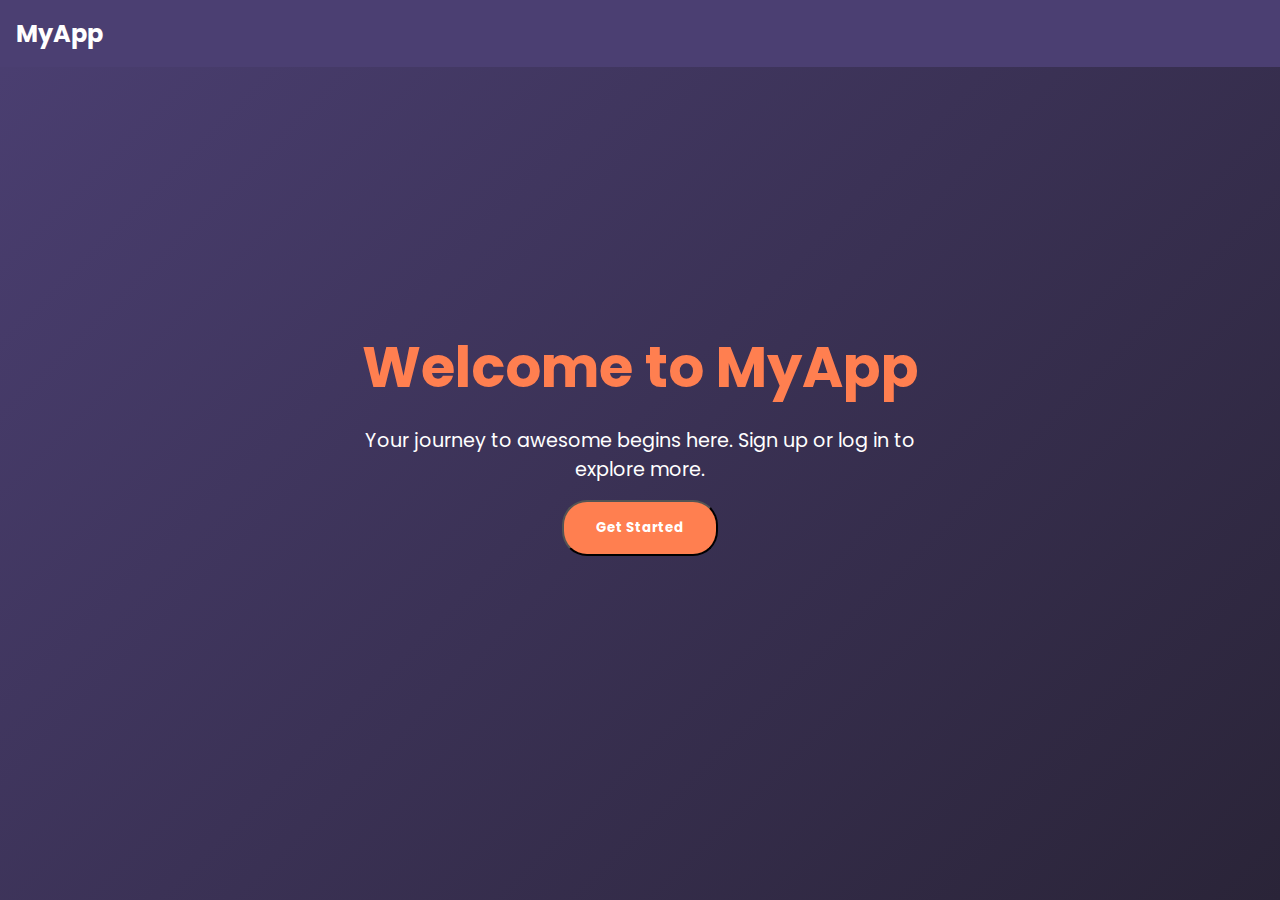
==== index.html @ f98aa748 "Update index.html" ====
<!DOCTYPE html>
<html lang="en">
<head>
  <meta charset="UTF-8">
  <meta name="viewport" content="width=device-width, initial-scale=1.0">
  <title>Clerk Authentication Example</title>
  <link rel="stylesheet" href="https://fonts.googleapis.com/css2?family=Poppins:wght@400;600&display=swap">
  <style>
    :root {
      --primary-orange: #FF7F50;
      --secondary-orange: #FF6B35;
      --deep-purple: #4B3F72;
      --light-purple: #7C739C;
      --dark-bg: #2A2438;
    }

    * {
      margin: 0;
      padding: 0;
      box-sizing: border-box;
      font-family: 'Poppins', sans-serif;
    }

    body {
      background-color: var(--dark-bg);
      color: white;
    }

    .navbar {
      background-color: var(--deep-purple);
      padding: 1rem;
      display: flex;
      justify-content: space-between;
      align-items: center;
      position: fixed;
      width: 100%;
      top: 0;
      z-index: 100;
    }

    .navbar .logo {
      font-size: 1.5rem;
      font-weight: bold;
      color: white;
    }

    .hero {
      height: 100vh;
      display: flex;
      flex-direction: column;
      justify-content: center;
      align-items: center;
      text-align: center;
      padding: 2rem;
      background: linear-gradient(135deg, var(--deep-purple), var(--dark-bg));
    }

    .hero h1 {
      font-size: 3.5rem;
      margin-bottom: 1rem;
      color: var(--primary-orange);
    }

    .hero p {
      font-size: 1.2rem;
      margin-bottom: 1rem;
      max-width: 600px;
      color: #ffffff;
    }

    .hero .slogan {
      font-size: 1.5rem;
      margin-bottom: 1rem;
      color: var(--primary-orange);
      font-weight: bold;
    }

    .hero .sub-slogan {
      font-size: 1.1rem;
      margin-bottom: 2rem;
      color: var(--light-purple);
    }

    .cta-button {
      background-color: var(--primary-orange);
      color: white;
      padding: 1rem 2rem;
      border-radius: 25px;
      text-decoration: none;
      font-weight: bold;
      transition: transform 0.3s, box-shadow 0.3s;
      cursor: pointer;
    }

    .cta-button:hover {
      background-color: var(--secondary-orange);
      transform: translateY(-3px);
      box-shadow: 0 5px 15px rgba(255, 127, 80, 0.3);
    }

    #auth-container {
      margin-top: 20px;
    }
  </style>
  <script type="module">
    import { Clerk } from "@clerk/clerk-js";

    const clerkPubKey = "YOUR_PUBLISHABLE_KEY"; // Replace with your Clerk key
    const clerk = new Clerk(clerkPubKey);

    // Load Clerk and set up event listeners
    window.addEventListener('DOMContentLoaded', async () => {
      await clerk.load();

      const getStartedButton = document.getElementById('get-started-btn');
      getStartedButton.addEventListener('click', () => {
        const authContainer = document.getElementById('auth-container');
        if (clerk.user) {
          authContainer.innerHTML = '<div id="user-button"></div>';
          clerk.mountUserButton(document.getElementById('user-button'));
        } else {
          authContainer.innerHTML = '<div id="sign-in"></div>';
          clerk.mountSignIn(document.getElementById('sign-in'));
        }
      });
    });
  </script>
</head>
<body>
  <nav class="navbar">
    <div class="logo">MyApp</div>
  </nav>

  <main class="hero">
    <h1>Welcome to MyApp</h1>
    <p>Your journey to awesome begins here. Sign up or log in to explore more.</p>
    <button id="get-started-btn" class="cta-button">Get Started</button>
    <div id="auth-container"></div>
  </main>
</body>
</html>
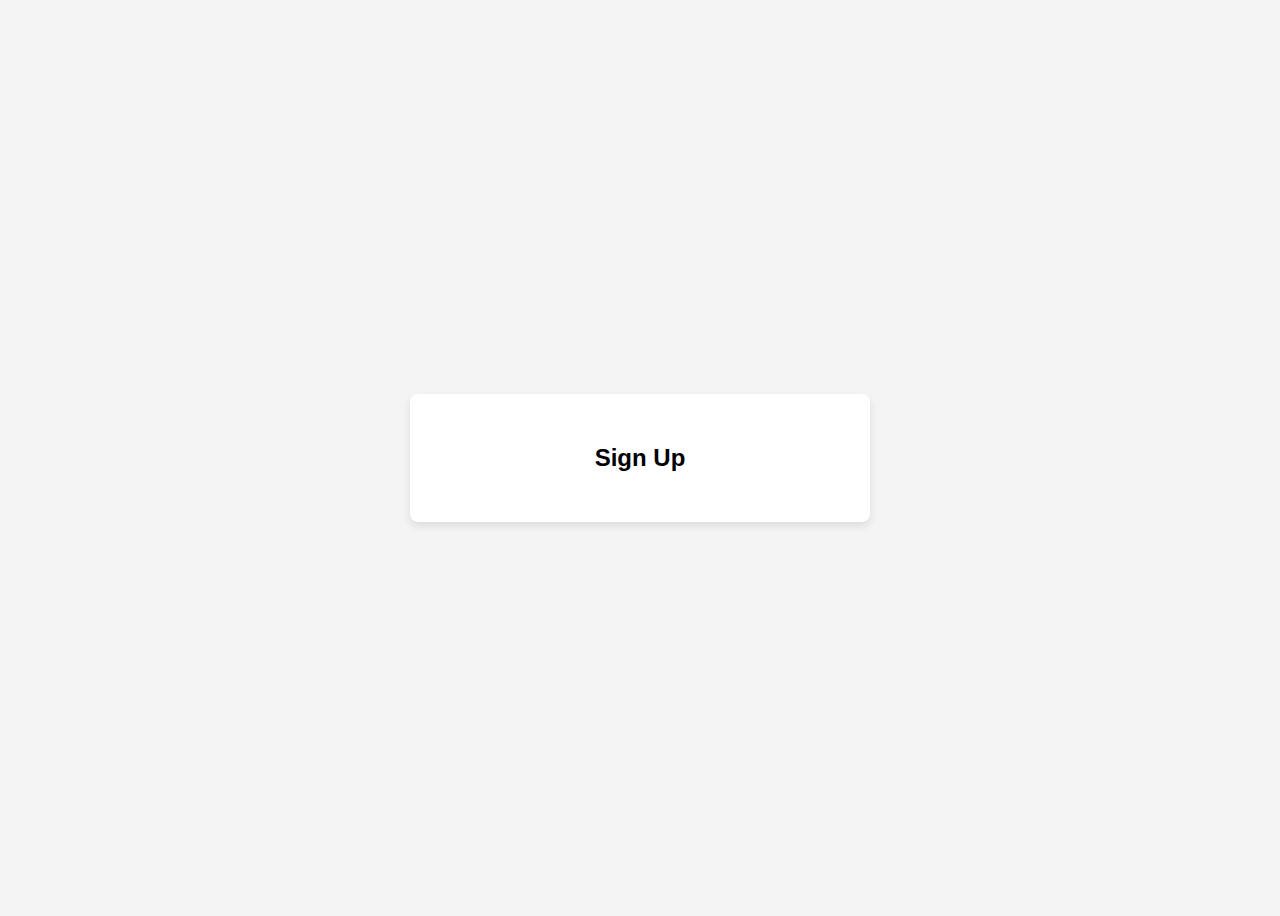
==== commit 301f77dc: "Update index.html" ====
--- a/index.html
+++ b/index.html
@@ -1,141 +1,47 @@
 <!DOCTYPE html>
 <html lang="en">
 <head>
-  <meta charset="UTF-8">
-  <meta name="viewport" content="width=device-width, initial-scale=1.0">
-  <title>Clerk Authentication Example</title>
-  <link rel="stylesheet" href="https://fonts.googleapis.com/css2?family=Poppins:wght@400;600&display=swap">
-  <style>
-    :root {
-      --primary-orange: #FF7F50;
-      --secondary-orange: #FF6B35;
-      --deep-purple: #4B3F72;
-      --light-purple: #7C739C;
-      --dark-bg: #2A2438;
-    }
-
-    * {
-      margin: 0;
-      padding: 0;
-      box-sizing: border-box;
-      font-family: 'Poppins', sans-serif;
-    }
-
-    body {
-      background-color: var(--dark-bg);
-      color: white;
-    }
-
-    .navbar {
-      background-color: var(--deep-purple);
-      padding: 1rem;
-      display: flex;
-      justify-content: space-between;
-      align-items: center;
-      position: fixed;
-      width: 100%;
-      top: 0;
-      z-index: 100;
-    }
-
-    .navbar .logo {
-      font-size: 1.5rem;
-      font-weight: bold;
-      color: white;
-    }
-
-    .hero {
-      height: 100vh;
-      display: flex;
-      flex-direction: column;
-      justify-content: center;
-      align-items: center;
-      text-align: center;
-      padding: 2rem;
-      background: linear-gradient(135deg, var(--deep-purple), var(--dark-bg));
-    }
-
-    .hero h1 {
-      font-size: 3.5rem;
-      margin-bottom: 1rem;
-      color: var(--primary-orange);
-    }
-
-    .hero p {
-      font-size: 1.2rem;
-      margin-bottom: 1rem;
-      max-width: 600px;
-      color: #ffffff;
-    }
-
-    .hero .slogan {
-      font-size: 1.5rem;
-      margin-bottom: 1rem;
-      color: var(--primary-orange);
-      font-weight: bold;
-    }
-
-    .hero .sub-slogan {
-      font-size: 1.1rem;
-      margin-bottom: 2rem;
-      color: var(--light-purple);
-    }
-
-    .cta-button {
-      background-color: var(--primary-orange);
-      color: white;
-      padding: 1rem 2rem;
-      border-radius: 25px;
-      text-decoration: none;
-      font-weight: bold;
-      transition: transform 0.3s, box-shadow 0.3s;
-      cursor: pointer;
-    }
-
-    .cta-button:hover {
-      background-color: var(--secondary-orange);
-      transform: translateY(-3px);
-      box-shadow: 0 5px 15px rgba(255, 127, 80, 0.3);
-    }
-
-    #auth-container {
-      margin-top: 20px;
-    }
-  </style>
-  <script type="module">
-    import { Clerk } from "@clerk/clerk-js";
-
-    const clerkPubKey = "YOUR_PUBLISHABLE_KEY"; // Replace with your Clerk key
-    const clerk = new Clerk(clerkPubKey);
-
-    // Load Clerk and set up event listeners
-    window.addEventListener('DOMContentLoaded', async () => {
-      await clerk.load();
-
-      const getStartedButton = document.getElementById('get-started-btn');
-      getStartedButton.addEventListener('click', () => {
-        const authContainer = document.getElementById('auth-container');
-        if (clerk.user) {
-          authContainer.innerHTML = '<div id="user-button"></div>';
-          clerk.mountUserButton(document.getElementById('user-button'));
-        } else {
-          authContainer.innerHTML = '<div id="sign-in"></div>';
-          clerk.mountSignIn(document.getElementById('sign-in'));
+    <meta charset="UTF-8">
+    <meta name="viewport" content="width=device-width, initial-scale=1.0">
+    <title>Clerk.io Signup Example</title>
+    <script src="https://cdn.clerk.dev/clerk.js"></script>
+    <style>
+        body {
+            font-family: Arial, sans-serif;
+            display: flex;
+            justify-content: center;
+            align-items: center;
+            height: 100vh;
+            background-color: #f4f4f4;
         }
-      });
-    });
-  </script>
+        .container {
+            background-color: #fff;
+            padding: 30px;
+            border-radius: 8px;
+            box-shadow: 0 4px 8px rgba(0, 0, 0, 0.1);
+            width: 400px;
+        }
+        h2 {
+            text-align: center;
+        }
+    </style>
 </head>
 <body>
-  <nav class="navbar">
-    <div class="logo">MyApp</div>
-  </nav>
+    <div class="container">
+        <h2>Sign Up</h2>
+        <div id="sign-up-container"></div>
+    </div>
 
-  <main class="hero">
-    <h1>Welcome to MyApp</h1>
-    <p>Your journey to awesome begins here. Sign up or log in to explore more.</p>
-    <button id="get-started-btn" class="cta-button">Get Started</button>
-    <div id="auth-container"></div>
-  </main>
+    <script>
+        // Initialize Clerk
+        const clerk = new Clerk({ 
+            frontendApi: "your-frontend-api-key", // Replace with your Clerk Frontend API Key
+        });
+
+        // Add Clerk Sign Up component
+        clerk.load().then(() => {
+            clerk.ui.createSignUp({ element: "#sign-up-container" });
+        });
+    </script>
 </body>
 </html>
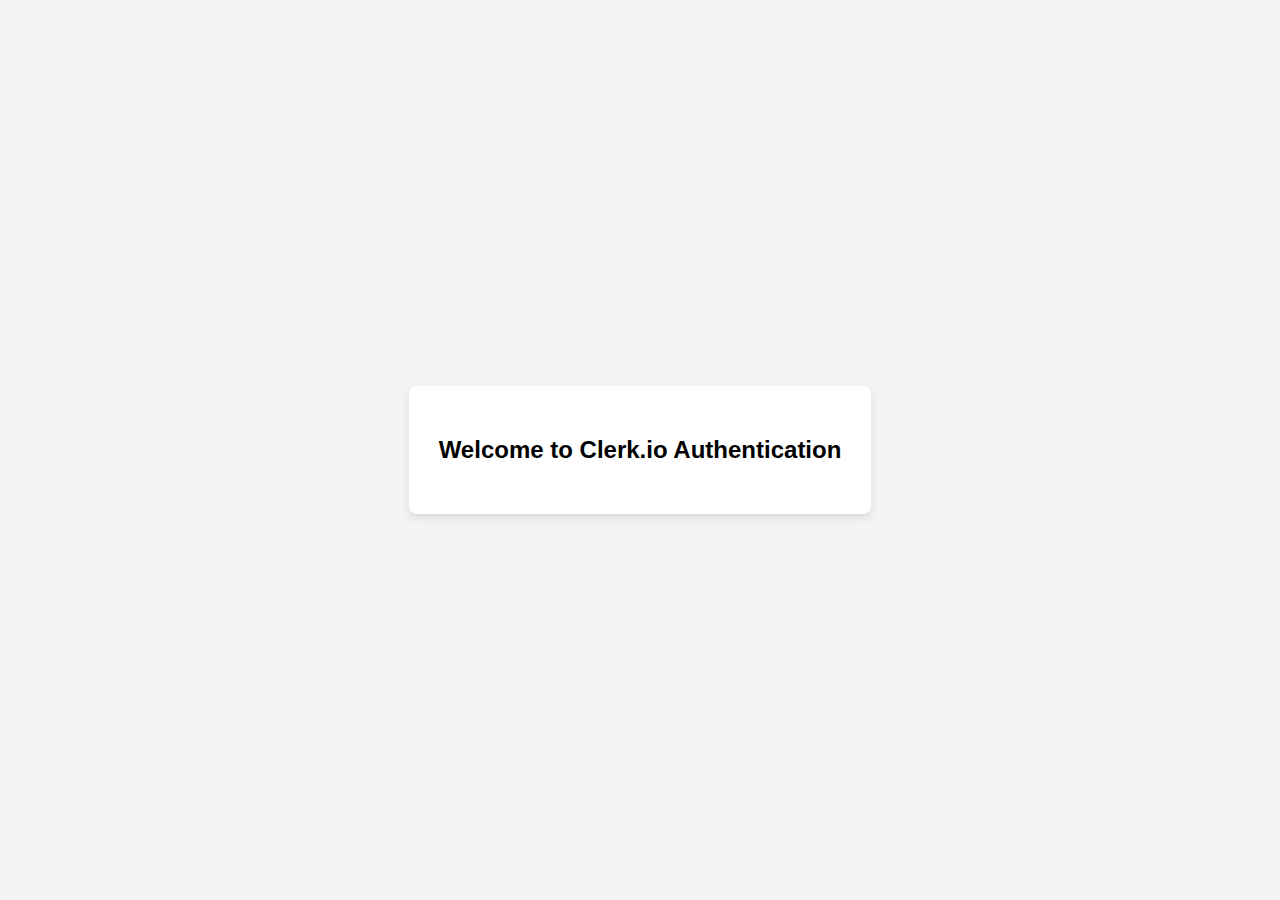
==== commit c5386e79: "Update index.html" ====
--- a/index.html
+++ b/index.html
@@ -3,7 +3,7 @@
 <head>
     <meta charset="UTF-8">
     <meta name="viewport" content="width=device-width, initial-scale=1.0">
-    <title>Clerk.io Signup Example</title>
+    <title>Clerk.io Authentication</title>
     <script src="https://cdn.clerk.dev/clerk.js"></script>
     <style>
         body {
@@ -12,36 +12,78 @@
             justify-content: center;
             align-items: center;
             height: 100vh;
+            margin: 0;
             background-color: #f4f4f4;
         }
         .container {
+            text-align: center;
             background-color: #fff;
             padding: 30px;
             border-radius: 8px;
             box-shadow: 0 4px 8px rgba(0, 0, 0, 0.1);
-            width: 400px;
         }
         h2 {
-            text-align: center;
+            margin-bottom: 20px;
+        }
+        #sign-up-container, #sign-in-container {
+            margin-top: 20px;
         }
     </style>
 </head>
 <body>
     <div class="container">
-        <h2>Sign Up</h2>
+        <h2>Welcome to Clerk.io Authentication</h2>
         <div id="sign-up-container"></div>
+        <div id="sign-in-container" style="display: none;"></div>
+        <div id="user-info" style="display: none;">
+            <h3>Welcome, <span id="user-name"></span></h3>
+            <button onclick="signOut()">Sign Out</button>
+        </div>
     </div>
 
     <script>
-        // Initialize Clerk
-        const clerk = new Clerk({ 
-            frontendApi: "your-frontend-api-key", // Replace with your Clerk Frontend API Key
+        // Initialize Clerk with your Frontend API Key
+        const clerk = new Clerk({
+            frontendApi: 'your-clerk-frontend-api-key', // Replace with your Clerk Frontend API Key
         });
 
-        // Add Clerk Sign Up component
+        // Check if the user is already signed in
         clerk.load().then(() => {
-            clerk.ui.createSignUp({ element: "#sign-up-container" });
+            if (clerk.user.isSignedIn()) {
+                showUserInfo();
+            } else {
+                showSignUp();
+            }
         });
+
+        // Show the Sign Up form
+        function showSignUp() {
+            clerk.ui.createSignUp({ element: '#sign-up-container' });
+            document.getElementById('sign-in-container').style.display = 'none';
+        }
+
+        // Show the Sign In form
+        function showSignIn() {
+            clerk.ui.createSignIn({ element: '#sign-in-container' });
+            document.getElementById('sign-up-container').style.display = 'none';
+        }
+
+        // Show user info if signed in
+        function showUserInfo() {
+            const user = clerk.user;
+            document.getElementById('user-name').textContent = user.firstName;
+            document.getElementById('user-info').style.display = 'block';
+            document.getElementById('sign-up-container').style.display = 'none';
+            document.getElementById('sign-in-container').style.display = 'none';
+        }
+
+        // Sign out user
+        function signOut() {
+            clerk.user.signOut().then(() => {
+                document.getElementById('user-info').style.display = 'none';
+                showSignIn();
+            });
+        }
     </script>
 </body>
 </html>
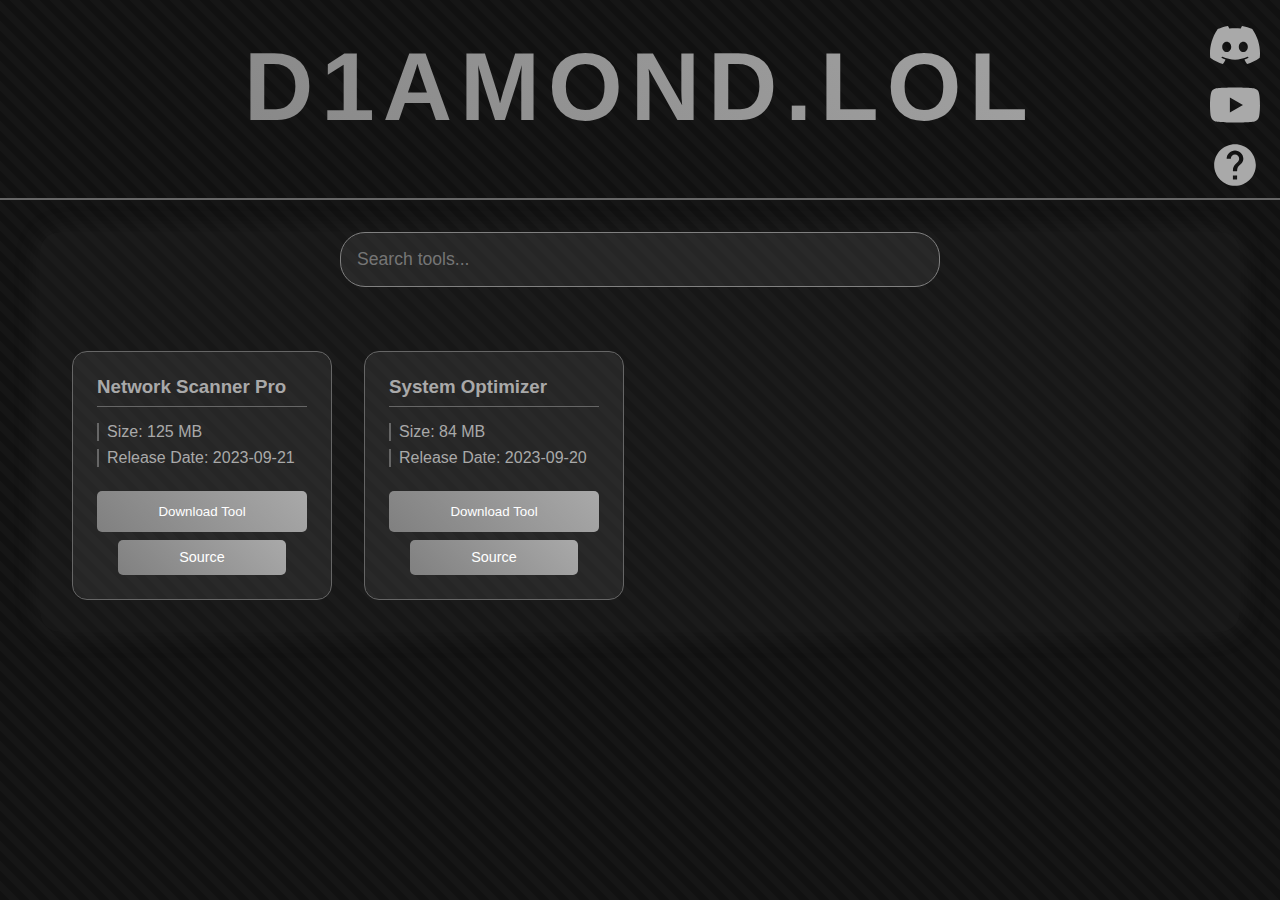
==== commit d9bf044f: "Update index.html" ====
--- a/index.html
+++ b/index.html
@@ -1,89 +1,432 @@
-<!DOCTYPE html>
-<html lang="en">
-<head>
-    <meta charset="UTF-8">
-    <meta name="viewport" content="width=device-width, initial-scale=1.0">
-    <title>Clerk.io Authentication</title>
-    <script src="https://cdn.clerk.dev/clerk.js"></script>
-    <style>
-        body {
-            font-family: Arial, sans-serif;
-            display: flex;
-            justify-content: center;
-            align-items: center;
-            height: 100vh;
-            margin: 0;
-            background-color: #f4f4f4;
-        }
-        .container {
-            text-align: center;
-            background-color: #fff;
-            padding: 30px;
-            border-radius: 8px;
-            box-shadow: 0 4px 8px rgba(0, 0, 0, 0.1);
-        }
-        h2 {
-            margin-bottom: 20px;
-        }
-        #sign-up-container, #sign-in-container {
-            margin-top: 20px;
-        }
-    </style>
-</head>
-<body>
-    <div class="container">
-        <h2>Welcome to Clerk.io Authentication</h2>
-        <div id="sign-up-container"></div>
-        <div id="sign-in-container" style="display: none;"></div>
-        <div id="user-info" style="display: none;">
-            <h3>Welcome, <span id="user-name"></span></h3>
-            <button onclick="signOut()">Sign Out</button>
-        </div>
+<html><head><base href="d1amond.lol"><title>d1amond.lol - Tools Hub</title>
+  <!-- Add Google AdSense code -->
+  <script async src="https://pagead2.googlesyndication.com/pagead/js/adsbygoogle.js?client=ca-pub-3298164608890743"
+     crossorigin="anonymous"></script>
+  <style>
+:root {
+  --neon-gray: #808080;
+  --light-gray: #a9a9a9;
+  --dark-bg: #000000;
+  --medium-gray: #666666;
+}
+
+* {
+  margin: 0;
+  padding: 0;
+  box-sizing: border-box;
+  font-family: 'Cyber', sans-serif;
+}
+
+@font-face {
+  font-family: 'Cyber';
+  src: url('https://fonts.googleapis.com/css2?family=Rajdhani:wght@700&display=swap');
+}
+
+body {
+  background-color: var(--dark-bg);
+  color: white;
+  min-height: 100vh;
+  overflow-x: hidden;
+  background-image: linear-gradient(45deg, #111111 25%, #161616 25%, #161616 50%, #111111 50%, #111111 75%, #161616 75%, #161616 100%);
+  background-size: 20px 20px;
+}
+
+.header {
+  position: relative;
+  padding: 2rem;
+  text-align: center;
+  background: linear-gradient(45deg, var(--neon-gray), var(--light-gray));
+  -webkit-background-clip: text;
+  -webkit-text-fill-color: transparent;
+  font-size: 3rem;
+  text-transform: uppercase;
+  letter-spacing: 0.5rem;
+  margin-bottom: 2rem;
+  animation: glow 2s ease-in-out infinite alternate;
+  padding-bottom: 3.5rem;
+  border-bottom: 2px solid var(--medium-gray);
+}
+
+.social-icons {
+  position: absolute;
+  top: 20px;
+  right: 20px;
+  display: flex;
+  flex-direction: column;
+  gap: 10px;
+}
+
+.social-icon {
+  width: 50px;
+  height: 50px;
+  cursor: pointer;
+  transition: transform 0.3s ease;
+  fill: var(--light-gray);
+}
+
+.social-icon:hover {
+  transform: scale(1.1);
+  fill: white;
+}
+
+.container {
+  max-width: 1200px;
+  margin: 0 auto;
+  padding: 0 2rem;
+  background: rgba(128,128,128,0.05);
+  border-radius: 20px;
+  box-shadow: 0 0 30px rgba(128,128,128,0.1);
+}
+
+.game-grid {
+  display: grid;
+  grid-template-columns: repeat(auto-fill, minmax(250px, 1fr));
+  gap: 2rem;
+  padding: 2rem 0;
+}
+
+.game-card {
+  background: rgba(128,128,128,0.15);
+  border-radius: 15px;
+  padding: 1.5rem;
+  transition: transform 0.3s ease, box-shadow 0.3s ease;
+  cursor: pointer;
+  position: relative;
+  overflow: hidden;
+  border: 1px solid var(--medium-gray);
+}
+
+.game-card h3 {
+  color: var(--light-gray);
+  margin-bottom: 1rem;
+  border-bottom: 1px solid var(--medium-gray);
+  padding-bottom: 0.5rem;
+}
+
+.game-card:hover {
+  transform: translateY(-5px);
+  box-shadow: 0 0 20px var(--neon-gray);
+}
+
+.game-card::before {
+  content: '';
+  position: absolute;
+  top: 0;
+  left: 0;
+  width: 100%;
+  height: 100%;
+  background: linear-gradient(45deg, var(--neon-gray), var(--light-gray));
+  opacity: 0;
+  transition: opacity 0.3s ease;
+  z-index: -1;
+}
+
+.game-card:hover::before {
+  opacity: 0.1;
+}
+
+.download-btn {
+  background: linear-gradient(45deg, var(--neon-gray), var(--light-gray));
+  border: none;
+  padding: 0.8rem 1.2rem;
+  color: white;
+  border-radius: 5px;
+  cursor: pointer;
+  transition: transform 0.2s ease;
+  margin-top: 1rem;
+  width: 100%;
+}
+
+.source-btn {
+  background: linear-gradient(45deg, var(--neon-gray), var(--light-gray));
+  border: none;
+  padding: 0.6rem 1rem;
+  color: white;
+  border-radius: 5px;
+  cursor: pointer;
+  transition: transform 0.2s ease;
+  margin-top: 0.5rem;
+  width: 80%;
+  font-size: 0.9rem;
+  display: block;
+  margin-left: auto;
+  margin-right: auto;
+}
+
+.source-btn:hover {
+  transform: scale(1.05);
+  background: linear-gradient(45deg, var(--light-gray), var(--neon-gray));
+}
+
+.modal {
+  display: none;
+  position: fixed;
+  top: 0;
+  left: 0;
+  width: 100%;
+  height: 100%;
+  background: rgba(0, 0, 0, 0.8);
+  backdrop-filter: blur(5px);
+  z-index: 1000;
+}
+
+.modal-content {
+  position: absolute;
+  top: 50%;
+  left: 50%;
+  transform: translate(-50%, -50%);
+  background: rgba(128,128,128,0.15);
+  padding: 2rem;
+  border-radius: 15px;
+  border: 1px solid var(--medium-gray);
+  width: 80%;
+  max-width: 600px;
+  color: white;
+}
+
+.close-modal {
+  position: absolute;
+  top: 10px;
+  right: 10px;
+  font-size: 24px;
+  cursor: pointer;
+  color: var(--light-gray);
+}
+
+@keyframes glow {
+  from {
+    text-shadow: 0 0 5px var(--neon-gray), 0 0 10px var(--neon-gray);
+  }
+  to {
+    text-shadow: 0 0 10px var(--light-gray), 0 0 20px var(--light-gray);
+  }
+}
+
+.search-bar {
+  width: 100%;
+  max-width: 600px;
+  margin: 0 auto;
+  padding: 1rem;
+  background: rgba(128,128,128,0.15);
+  border: 1px solid var(--neon-gray);
+  border-radius: 25px;
+  color: white;
+  font-size: 1.1rem;
+  margin-bottom: 2rem;
+  display: block;
+}
+
+.search-bar:focus {
+  outline: none;
+  box-shadow: 0 0 10px var(--neon-gray);
+  background: rgba(128,128,128,0.25);
+}
+
+.game-card p {
+  color: var(--light-gray);
+  margin: 0.5rem 0;
+  padding-left: 0.5rem;
+  border-left: 2px solid var(--medium-gray);
+}
+
+.timer {
+  font-size: 1.2rem;
+  text-align: center;
+  margin: 2rem 0;
+  color: var(--light-gray);
+}
+
+.download-link-btn {
+  background: linear-gradient(45deg, var(--neon-gray), var(--light-gray));
+  border: none;
+  padding: 1rem 1.5rem;
+  color: white;
+  border-radius: 5px;
+  cursor: pointer;
+  transition: transform 0.2s ease;
+  display: block;
+  margin: 0 auto;
+  font-size: 1.1rem;
+}
+
+.download-link-btn:hover {
+  transform: scale(1.05);
+  background: linear-gradient(45deg, var(--light-gray), var(--neon-gray));
+}
+</style></head><body>
+  <div class="header">
+    <h1>d1amond.lol</h1>
+    <div class="social-icons">
+      <svg class="social-icon discord-icon" viewBox="0 0 71 55" xmlns="http://www.w3.org/2000/svg">
+        <path d="M60.1045 4.8978C55.5792 2.8214 50.7265 1.2916 45.6527 0.41542C45.5603 0.39851 45.468 0.440769 45.4204 0.525289C44.7963 1.6353 44.105 3.0834 43.6209 4.2216C38.1637 3.4046 32.7345 3.4046 27.3892 4.2216C26.905 3.0581 26.1886 1.6353 25.5617 0.525289C25.5141 0.443589 25.4218 0.40133 25.3294 0.41542C20.2584 1.2888 15.4057 2.8186 10.8776 4.8978C10.8384 4.9147 10.8048 4.9429 10.7825 4.9795C1.57795 18.7309 -0.943561 32.1443 0.293408 45.3914C0.299005 45.4562 0.335386 45.5182 0.385761 45.5576C6.45866 50.0174 12.3413 52.7249 18.1147 54.5195C18.2071 54.5477 18.305 54.5139 18.3638 54.4378C19.7295 52.5728 20.9469 50.6063 21.9907 48.5383C22.0523 48.4172 21.9935 48.2735 21.8676 48.2256C19.9366 47.4931 18.0979 46.6 16.3292 45.5858C16.1893 45.5041 16.1781 45.304 16.3068 45.2082C16.679 44.9293 17.0513 44.6391 17.4067 44.3461C17.471 44.2926 17.5606 44.2813 17.6362 44.3151C29.2558 49.6202 41.8354 49.6202 53.3179 44.3151C53.3935 44.2785 53.4831 44.2898 53.5502 44.3433C53.9057 44.6363 54.2779 44.9293 54.6529 45.2082C54.7816 45.304 54.7732 45.5041 54.6333 45.5858C52.8646 46.6197 51.0259 47.4931 49.0921 48.2228C48.9662 48.2707 48.9102 48.4172 48.9718 48.5383C50.038 50.6034 51.2554 52.5699 52.5959 54.435C52.6519 54.5139 52.7526 54.5477 52.845 54.5195C58.6464 52.7249 64.529 50.0174 70.6019 45.5576C70.6551 45.5182 70.6887 45.459 70.6943 45.3942C72.1747 30.0791 68.2147 16.7757 60.1968 4.9823C60.1772 4.9429 60.1437 4.9147 60.1045 4.8978ZM23.7259 37.3253C20.2276 37.3253 17.3451 34.1136 17.3451 30.1693C17.3451 26.225 20.1717 23.0133 23.7259 23.0133C27.308 23.0133 30.1626 26.2532 30.1066 30.1693C30.1066 34.1136 27.28 37.3253 23.7259 37.3253ZM47.3178 37.3253C43.8196 37.3253 40.9371 34.1136 40.9371 30.1693C40.9371 26.225 43.7636 23.0133 47.3178 23.0133C50.9 23.0133 53.7545 26.2532 53.6986 30.1693C53.6986 34.1136 50.9 37.3253 47.3178 37.3253Z"/>
+      </svg>
+      <svg class="social-icon youtube-icon" viewBox="0 0 24 24" xmlns="http://www.w3.org/2000/svg">
+        <path d="M23.498 6.186a3.016 3.016 0 0 0-2.122-2.136C19.505 3.545 12 3.545 12 3.545s-7.505 0-9.377.505A3.017 3.017 0 0 0 .502 6.186C0 8.07 0 12 0 12s0 3.93.502 5.814a3.016 3.016 0 0 0 2.122 2.136c1.871.505 9.376.505 9.376.505s7.505 0 9.377-.505a3.015 3.015 0 0 0 2.122-2.136C24 15.93 24 12 24 12s0-3.93-.502-5.814zM9.545 15.568V8.432L15.818 12l-6.273 3.568z"/>
+      </svg>
+      <svg class="social-icon help-icon" viewBox="0 0 24 24" xmlns="http://www.w3.org/2000/svg">
+        <path d="M12 2C6.48 2 2 6.48 2 12s4.48 10 10 10 10-4.48 10-10S17.52 2 12 2zm1 17h-2v-2h2v2zm2.07-7.75l-.9.92C13.45 12.9 13 13.5 13 15h-2v-.5c0-1.1.45-2.1 1.17-2.83l1.24-1.26c.37-.36.59-.86.59-1.41 0-1.1-.9-2-2-2s-2 .9-2 2H8c0-2.21 1.79-4 4-4s4 1.79 4 4c0 .88-.36 1.68-.93 2.25z"/>
+      </svg>
     </div>
-
-    <script>
-        // Initialize Clerk with your Frontend API Key
-        const clerk = new Clerk({
-            frontendApi: 'your-clerk-frontend-api-key', // Replace with your Clerk Frontend API Key
-        });
-
-        // Check if the user is already signed in
-        clerk.load().then(() => {
-            if (clerk.user.isSignedIn()) {
-                showUserInfo();
-            } else {
-                showSignUp();
-            }
-        });
-
-        // Show the Sign Up form
-        function showSignUp() {
-            clerk.ui.createSignUp({ element: '#sign-up-container' });
-            document.getElementById('sign-in-container').style.display = 'none';
-        }
-
-        // Show the Sign In form
-        function showSignIn() {
-            clerk.ui.createSignIn({ element: '#sign-in-container' });
-            document.getElementById('sign-up-container').style.display = 'none';
-        }
-
-        // Show user info if signed in
-        function showUserInfo() {
-            const user = clerk.user;
-            document.getElementById('user-name').textContent = user.firstName;
-            document.getElementById('user-info').style.display = 'block';
-            document.getElementById('sign-up-container').style.display = 'none';
-            document.getElementById('sign-in-container').style.display = 'none';
-        }
-
-        // Sign out user
-        function signOut() {
-            clerk.user.signOut().then(() => {
-                document.getElementById('user-info').style.display = 'none';
-                showSignIn();
-            });
-        }
-    </script>
-</body>
-</html>
+  </div>
+  
+  <div class="container">
+    <input type="text" class="search-bar" placeholder="Search tools...">
+    
+    <div class="game-grid" id="gameGrid">
+      <!-- Tools will be dynamically added here -->
+    </div>
+  </div>
+
+  <div class="modal" id="helpModal">
+    <div class="modal-content">
+      <span class="close-modal">&times;</span>
+      <h2>Help & Information</h2>
+      <p>Welcome to d1amond.lol! Here's what you need to know:</p>
+      <ul style="margin: 1rem 0 1rem 2rem;">
+        <li>All tools are original creations by d1amond.lol</li>
+        <li>Tools are regularly updated and maintained</li>
+        <li>Join our Discord community for support</li>
+        <li>Subscribe to our YouTube for updates</li>
+        <li>Report any issues on Discord</li>
+      </ul>
+      <p>Remember to use tools responsibly and at your own risk!</p>
+    </div>
+  </div>
+
+  <div class="modal" id="downloadModal">
+    <div class="modal-content">
+      <span class="close-modal download-close">&times;</span>
+      <h2>Preparing Download...</h2>
+      <div class="timer">Wait Time: <span id="countdown">5</span> seconds</div>
+      <div id="downloadLink" style="display: none;">
+        <button class="download-link-btn">Click to Download</button>
+      </div>
+    </div>
+  </div>
+
+<script>
+const games = [
+  {
+    title: "Network Scanner Pro",
+    size: "125 MB",
+    date: "2023-09-21"
+  },
+  {
+    title: "System Optimizer",
+    size: "84 MB",
+    date: "2023-09-20"
+  }
+];
+
+function createGameCard(game) {
+  return `
+    <div class="game-card">
+      <h3>${game.title}</h3>
+      <p>Size: ${game.size}</p>
+      <p>Release Date: ${game.date}</p>
+      <button class="download-btn">Download Tool</button>
+      <button class="source-btn">Source</button>
+    </div>
+  `;
+}
+
+function renderGames(gamesArray) {
+  const gameGrid = document.getElementById('gameGrid');
+  gameGrid.innerHTML = gamesArray.map(game => createGameCard(game)).join('');
+}
+
+// Initial render
+renderGames(games);
+
+// Search functionality
+document.querySelector('.search-bar').addEventListener('input', (e) => {
+  const searchTerm = e.target.value.toLowerCase();
+  const filteredGames = games.filter(game => 
+    game.title.toLowerCase().includes(searchTerm)
+  );
+  renderGames(filteredGames);
+});
+
+// Modal functionality
+const modal = document.getElementById('helpModal');
+const helpIcon = document.querySelector('.help-icon');
+const closeModal = document.querySelector('.close-modal');
+
+helpIcon.addEventListener('click', () => {
+  modal.style.display = 'block';
+});
+
+closeModal.addEventListener('click', () => {
+  modal.style.display = 'none';
+});
+
+window.addEventListener('click', (e) => {
+  if (e.target === modal) {
+    modal.style.display = 'none';
+  }
+});
+
+// Replace the download button functionality
+document.addEventListener('click', (e) => {
+  if (e.target.classList.contains('download-btn')) {
+    const downloadModal = document.getElementById('downloadModal');
+    const countdownElement = document.getElementById('countdown');
+    const downloadLink = document.getElementById('downloadLink');
+    
+    downloadModal.style.display = 'block';
+    downloadLink.style.display = 'none';
+    
+    let timeLeft = 5;
+    countdownElement.textContent = timeLeft;
+    
+    const countdown = setInterval(() => {
+      timeLeft--;
+      countdownElement.textContent = timeLeft;
+      
+      if (timeLeft <= 0) {
+        clearInterval(countdown);
+        downloadLink.style.display = 'block';
+      }
+    }, 1000);
+  }
+});
+
+// Add download modal close functionality
+document.querySelector('.download-close').addEventListener('click', () => {
+  document.getElementById('downloadModal').style.display = 'none';
+});
+
+// Add source button functionality - update to use GitHub
+document.addEventListener('click', (e) => {
+  if (e.target.classList.contains('source-btn')) {
+    window.open('https://github.com/d1amond', '_blank');
+  }
+});
+
+// Add download link button functionality
+document.addEventListener('click', (e) => {
+  if (e.target.classList.contains('download-link-btn')) {
+    const downloadModal = document.getElementById('downloadModal');
+    downloadModal.style.display = 'none';
+    window.open('https://download.example.com', '_blank');
+  }
+});
+
+// Additional modal click-outside-to-close functionality
+window.addEventListener('click', (e) => {
+  const downloadModal = document.getElementById('downloadModal');
+  if (e.target === downloadModal) {
+    downloadModal.style.display = 'none';
+  }
+});
+
+// Social icons click handlers
+document.querySelector('.discord-icon').addEventListener('click', () => {
+  window.open('https://discord.gg/pEWhkPEG4F', '_blank');
+});
+
+document.querySelector('.youtube-icon').addEventListener('click', () => {
+  window.open('https://www.youtube.com/@noxiwastaken', '_blank');
+});
+</script>
+</body></html>
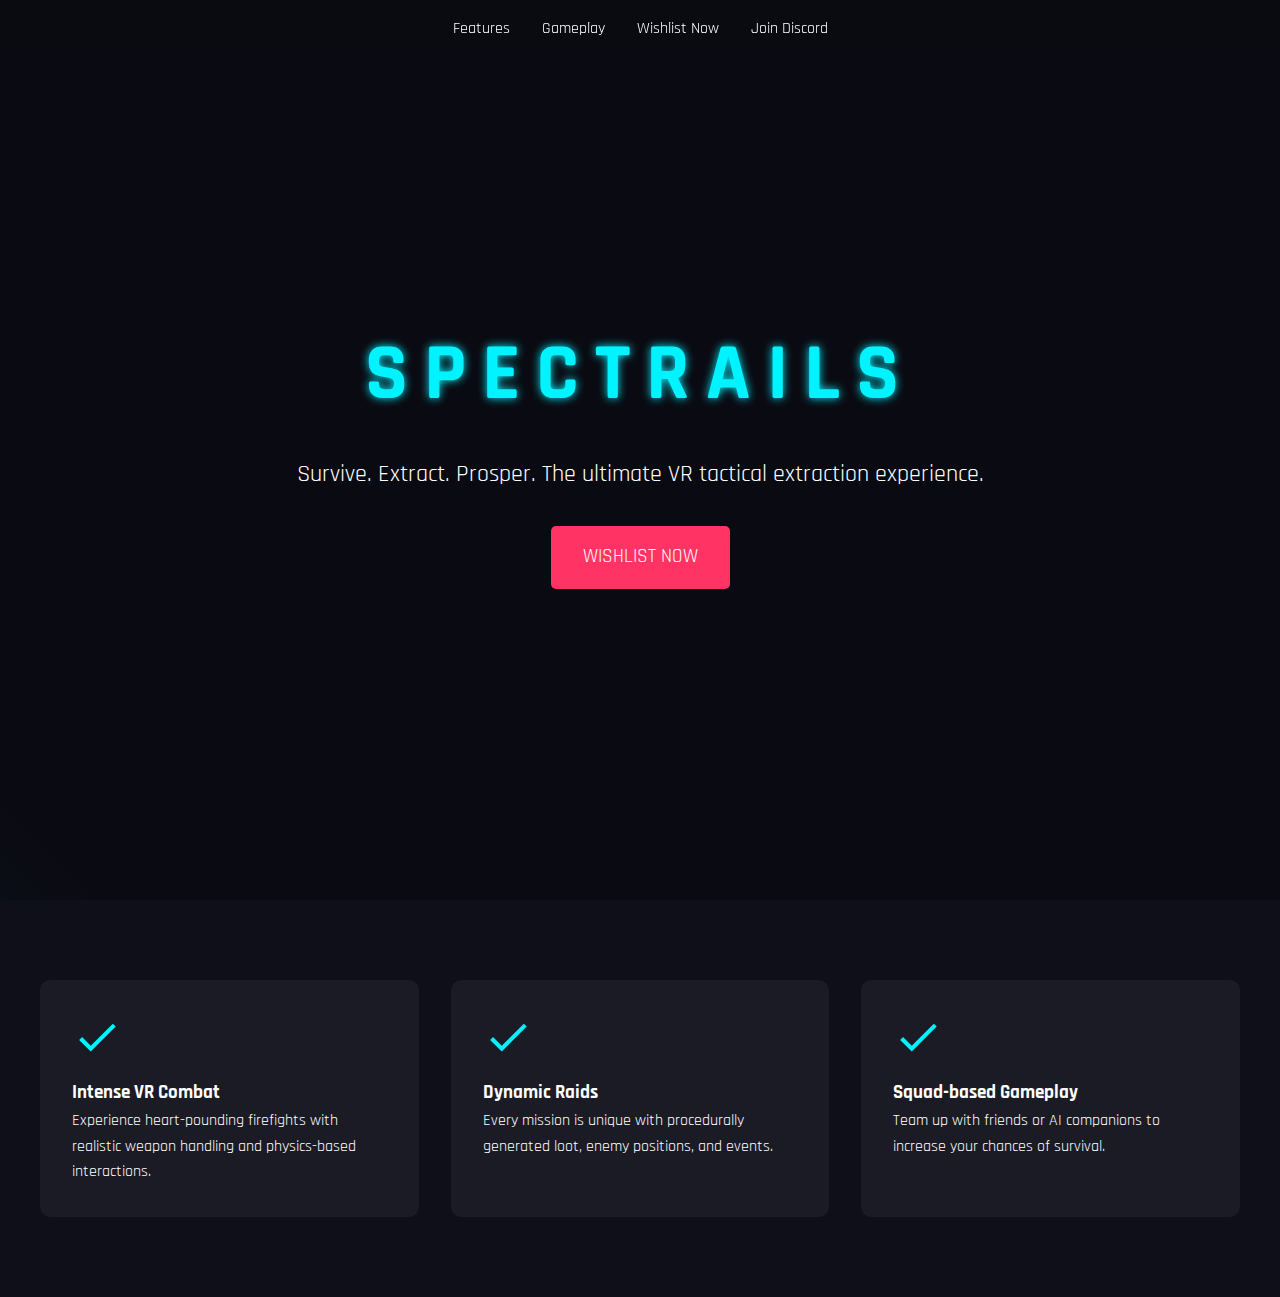
==== commit d01ecbbd: "Update index.html" ====
--- a/index.html
+++ b/index.html
@@ -1,432 +1,218 @@
-<html><head><base href="d1amond.lol"><title>d1amond.lol - Tools Hub</title>
-  <!-- Add Google AdSense code -->
-  <script async src="https://pagead2.googlesyndication.com/pagead/js/adsbygoogle.js?client=ca-pub-3298164608890743"
-     crossorigin="anonymous"></script>
-  <style>
-:root {
-  --neon-gray: #808080;
-  --light-gray: #a9a9a9;
-  --dark-bg: #000000;
-  --medium-gray: #666666;
-}
-
-* {
-  margin: 0;
-  padding: 0;
-  box-sizing: border-box;
-  font-family: 'Cyber', sans-serif;
-}
-
-@font-face {
-  font-family: 'Cyber';
-  src: url('https://fonts.googleapis.com/css2?family=Rajdhani:wght@700&display=swap');
-}
-
-body {
-  background-color: var(--dark-bg);
-  color: white;
-  min-height: 100vh;
-  overflow-x: hidden;
-  background-image: linear-gradient(45deg, #111111 25%, #161616 25%, #161616 50%, #111111 50%, #111111 75%, #161616 75%, #161616 100%);
-  background-size: 20px 20px;
-}
-
-.header {
-  position: relative;
-  padding: 2rem;
-  text-align: center;
-  background: linear-gradient(45deg, var(--neon-gray), var(--light-gray));
-  -webkit-background-clip: text;
-  -webkit-text-fill-color: transparent;
-  font-size: 3rem;
-  text-transform: uppercase;
-  letter-spacing: 0.5rem;
-  margin-bottom: 2rem;
-  animation: glow 2s ease-in-out infinite alternate;
-  padding-bottom: 3.5rem;
-  border-bottom: 2px solid var(--medium-gray);
-}
-
-.social-icons {
-  position: absolute;
-  top: 20px;
-  right: 20px;
-  display: flex;
-  flex-direction: column;
-  gap: 10px;
-}
-
-.social-icon {
-  width: 50px;
-  height: 50px;
-  cursor: pointer;
-  transition: transform 0.3s ease;
-  fill: var(--light-gray);
-}
-
-.social-icon:hover {
-  transform: scale(1.1);
-  fill: white;
-}
-
-.container {
-  max-width: 1200px;
-  margin: 0 auto;
-  padding: 0 2rem;
-  background: rgba(128,128,128,0.05);
-  border-radius: 20px;
-  box-shadow: 0 0 30px rgba(128,128,128,0.1);
-}
-
-.game-grid {
-  display: grid;
-  grid-template-columns: repeat(auto-fill, minmax(250px, 1fr));
-  gap: 2rem;
-  padding: 2rem 0;
-}
-
-.game-card {
-  background: rgba(128,128,128,0.15);
-  border-radius: 15px;
-  padding: 1.5rem;
-  transition: transform 0.3s ease, box-shadow 0.3s ease;
-  cursor: pointer;
-  position: relative;
-  overflow: hidden;
-  border: 1px solid var(--medium-gray);
-}
-
-.game-card h3 {
-  color: var(--light-gray);
-  margin-bottom: 1rem;
-  border-bottom: 1px solid var(--medium-gray);
-  padding-bottom: 0.5rem;
-}
-
-.game-card:hover {
-  transform: translateY(-5px);
-  box-shadow: 0 0 20px var(--neon-gray);
-}
-
-.game-card::before {
-  content: '';
-  position: absolute;
-  top: 0;
-  left: 0;
-  width: 100%;
-  height: 100%;
-  background: linear-gradient(45deg, var(--neon-gray), var(--light-gray));
-  opacity: 0;
-  transition: opacity 0.3s ease;
-  z-index: -1;
-}
-
-.game-card:hover::before {
-  opacity: 0.1;
-}
-
-.download-btn {
-  background: linear-gradient(45deg, var(--neon-gray), var(--light-gray));
-  border: none;
-  padding: 0.8rem 1.2rem;
-  color: white;
-  border-radius: 5px;
-  cursor: pointer;
-  transition: transform 0.2s ease;
-  margin-top: 1rem;
-  width: 100%;
-}
-
-.source-btn {
-  background: linear-gradient(45deg, var(--neon-gray), var(--light-gray));
-  border: none;
-  padding: 0.6rem 1rem;
-  color: white;
-  border-radius: 5px;
-  cursor: pointer;
-  transition: transform 0.2s ease;
-  margin-top: 0.5rem;
-  width: 80%;
-  font-size: 0.9rem;
-  display: block;
-  margin-left: auto;
-  margin-right: auto;
-}
-
-.source-btn:hover {
-  transform: scale(1.05);
-  background: linear-gradient(45deg, var(--light-gray), var(--neon-gray));
-}
-
-.modal {
-  display: none;
-  position: fixed;
-  top: 0;
-  left: 0;
-  width: 100%;
-  height: 100%;
-  background: rgba(0, 0, 0, 0.8);
-  backdrop-filter: blur(5px);
-  z-index: 1000;
-}
-
-.modal-content {
-  position: absolute;
-  top: 50%;
-  left: 50%;
-  transform: translate(-50%, -50%);
-  background: rgba(128,128,128,0.15);
-  padding: 2rem;
-  border-radius: 15px;
-  border: 1px solid var(--medium-gray);
-  width: 80%;
-  max-width: 600px;
-  color: white;
-}
-
-.close-modal {
-  position: absolute;
-  top: 10px;
-  right: 10px;
-  font-size: 24px;
-  cursor: pointer;
-  color: var(--light-gray);
-}
-
-@keyframes glow {
-  from {
-    text-shadow: 0 0 5px var(--neon-gray), 0 0 10px var(--neon-gray);
-  }
-  to {
-    text-shadow: 0 0 10px var(--light-gray), 0 0 20px var(--light-gray);
-  }
-}
-
-.search-bar {
-  width: 100%;
-  max-width: 600px;
-  margin: 0 auto;
-  padding: 1rem;
-  background: rgba(128,128,128,0.15);
-  border: 1px solid var(--neon-gray);
-  border-radius: 25px;
-  color: white;
-  font-size: 1.1rem;
-  margin-bottom: 2rem;
-  display: block;
-}
-
-.search-bar:focus {
-  outline: none;
-  box-shadow: 0 0 10px var(--neon-gray);
-  background: rgba(128,128,128,0.25);
-}
-
-.game-card p {
-  color: var(--light-gray);
-  margin: 0.5rem 0;
-  padding-left: 0.5rem;
-  border-left: 2px solid var(--medium-gray);
-}
-
-.timer {
-  font-size: 1.2rem;
-  text-align: center;
-  margin: 2rem 0;
-  color: var(--light-gray);
-}
-
-.download-link-btn {
-  background: linear-gradient(45deg, var(--neon-gray), var(--light-gray));
-  border: none;
-  padding: 1rem 1.5rem;
-  color: white;
-  border-radius: 5px;
-  cursor: pointer;
-  transition: transform 0.2s ease;
-  display: block;
-  margin: 0 auto;
-  font-size: 1.1rem;
-}
-
-.download-link-btn:hover {
-  transform: scale(1.05);
-  background: linear-gradient(45deg, var(--light-gray), var(--neon-gray));
-}
-</style></head><body>
-  <div class="header">
-    <h1>d1amond.lol</h1>
-    <div class="social-icons">
-      <svg class="social-icon discord-icon" viewBox="0 0 71 55" xmlns="http://www.w3.org/2000/svg">
-        <path d="M60.1045 4.8978C55.5792 2.8214 50.7265 1.2916 45.6527 0.41542C45.5603 0.39851 45.468 0.440769 45.4204 0.525289C44.7963 1.6353 44.105 3.0834 43.6209 4.2216C38.1637 3.4046 32.7345 3.4046 27.3892 4.2216C26.905 3.0581 26.1886 1.6353 25.5617 0.525289C25.5141 0.443589 25.4218 0.40133 25.3294 0.41542C20.2584 1.2888 15.4057 2.8186 10.8776 4.8978C10.8384 4.9147 10.8048 4.9429 10.7825 4.9795C1.57795 18.7309 -0.943561 32.1443 0.293408 45.3914C0.299005 45.4562 0.335386 45.5182 0.385761 45.5576C6.45866 50.0174 12.3413 52.7249 18.1147 54.5195C18.2071 54.5477 18.305 54.5139 18.3638 54.4378C19.7295 52.5728 20.9469 50.6063 21.9907 48.5383C22.0523 48.4172 21.9935 48.2735 21.8676 48.2256C19.9366 47.4931 18.0979 46.6 16.3292 45.5858C16.1893 45.5041 16.1781 45.304 16.3068 45.2082C16.679 44.9293 17.0513 44.6391 17.4067 44.3461C17.471 44.2926 17.5606 44.2813 17.6362 44.3151C29.2558 49.6202 41.8354 49.6202 53.3179 44.3151C53.3935 44.2785 53.4831 44.2898 53.5502 44.3433C53.9057 44.6363 54.2779 44.9293 54.6529 45.2082C54.7816 45.304 54.7732 45.5041 54.6333 45.5858C52.8646 46.6197 51.0259 47.4931 49.0921 48.2228C48.9662 48.2707 48.9102 48.4172 48.9718 48.5383C50.038 50.6034 51.2554 52.5699 52.5959 54.435C52.6519 54.5139 52.7526 54.5477 52.845 54.5195C58.6464 52.7249 64.529 50.0174 70.6019 45.5576C70.6551 45.5182 70.6887 45.459 70.6943 45.3942C72.1747 30.0791 68.2147 16.7757 60.1968 4.9823C60.1772 4.9429 60.1437 4.9147 60.1045 4.8978ZM23.7259 37.3253C20.2276 37.3253 17.3451 34.1136 17.3451 30.1693C17.3451 26.225 20.1717 23.0133 23.7259 23.0133C27.308 23.0133 30.1626 26.2532 30.1066 30.1693C30.1066 34.1136 27.28 37.3253 23.7259 37.3253ZM47.3178 37.3253C43.8196 37.3253 40.9371 34.1136 40.9371 30.1693C40.9371 26.225 43.7636 23.0133 47.3178 23.0133C50.9 23.0133 53.7545 26.2532 53.6986 30.1693C53.6986 34.1136 50.9 37.3253 47.3178 37.3253Z"/>
-      </svg>
-      <svg class="social-icon youtube-icon" viewBox="0 0 24 24" xmlns="http://www.w3.org/2000/svg">
-        <path d="M23.498 6.186a3.016 3.016 0 0 0-2.122-2.136C19.505 3.545 12 3.545 12 3.545s-7.505 0-9.377.505A3.017 3.017 0 0 0 .502 6.186C0 8.07 0 12 0 12s0 3.93.502 5.814a3.016 3.016 0 0 0 2.122 2.136c1.871.505 9.376.505 9.376.505s7.505 0 9.377-.505a3.015 3.015 0 0 0 2.122-2.136C24 15.93 24 12 24 12s0-3.93-.502-5.814zM9.545 15.568V8.432L15.818 12l-6.273 3.568z"/>
-      </svg>
-      <svg class="social-icon help-icon" viewBox="0 0 24 24" xmlns="http://www.w3.org/2000/svg">
-        <path d="M12 2C6.48 2 2 6.48 2 12s4.48 10 10 10 10-4.48 10-10S17.52 2 12 2zm1 17h-2v-2h2v2zm2.07-7.75l-.9.92C13.45 12.9 13 13.5 13 15h-2v-.5c0-1.1.45-2.1 1.17-2.83l1.24-1.26c.37-.36.59-.86.59-1.41 0-1.1-.9-2-2-2s-2 .9-2 2H8c0-2.21 1.79-4 4-4s4 1.79 4 4c0 .88-.36 1.68-.93 2.25z"/>
-      </svg>
+<html><head><base href="." /><title>SPECTRAILS - VR Tactical Extraction Game</title>
+<meta charset="UTF-8">
+<meta name="viewport" content="width=device-width, initial-scale=1">
+<style>
+  :root {
+    --neon-blue: #00f3ff;
+    --dark-bg: #0a0a12;
+    --accent: #ff3465;
+  }
+
+  * {
+    margin: 0;
+    padding: 0;
+    box-sizing: border-box;
+  }
+
+  body {
+    background-color: var(--dark-bg);
+    color: white;
+    font-family: 'Rajdhani', sans-serif;
+    line-height: 1.6;
+    overflow-x: hidden;
+  }
+
+  .hero {
+    height: 100vh;
+    display: flex;
+    align-items: center;
+    justify-content: center;
+    position: relative;
+    overflow: hidden;
+  }
+
+  .hero::before {
+    content: '';
+    position: absolute;
+    width: 150%;
+    height: 150%;
+    background: linear-gradient(45deg, var(--neon-blue) 0%, transparent 20%);
+    animation: rotate 20s linear infinite;
+    opacity: 0.1;
+  }
+
+  .hero-content {
+    text-align: center;
+    z-index: 1;
+  }
+
+  h1 {
+    font-size: 5rem;
+    font-weight: 700;
+    letter-spacing: 0.2em;
+    margin-bottom: 1rem;
+    color: var(--neon-blue);
+    text-shadow: 0 0 10px var(--neon-blue);
+    animation: pulse 2s infinite;
+  }
+
+  .tagline {
+    font-size: 1.5rem;
+    color: #fff;
+    margin-bottom: 2rem;
+  }
+
+  .cta-button {
+    background: var(--accent);
+    color: white;
+    padding: 1rem 2rem;
+    border: none;
+    border-radius: 5px;
+    font-size: 1.2rem;
+    cursor: pointer;
+    transition: all 0.3s ease;
+    text-decoration: none;
+    display: inline-block;
+  }
+
+  .cta-button:hover {
+    transform: scale(1.1);
+    box-shadow: 0 0 20px var(--accent);
+  }
+
+  .features {
+    padding: 5rem 2rem;
+    background: #0f0f1a;
+  }
+
+  .features-grid {
+    display: grid;
+    grid-template-columns: repeat(auto-fit, minmax(300px, 1fr));
+    gap: 2rem;
+    max-width: 1200px;
+    margin: 0 auto;
+  }
+
+  .feature-card {
+    background: rgba(255,255,255,0.05);
+    padding: 2rem;
+    border-radius: 10px;
+    transition: transform 0.3s ease;
+  }
+
+  .feature-card:hover {
+    transform: translateY(-10px);
+  }
+
+  .feature-icon {
+    width: 50px;
+    height: 50px;
+    margin-bottom: 1rem;
+    fill: var(--neon-blue);
+  }
+
+  @keyframes rotate {
+    0% { transform: rotate(0deg); }
+    100% { transform: rotate(360deg); }
+  }
+
+  @keyframes pulse {
+    0% { text-shadow: 0 0 10px var(--neon-blue); }
+    50% { text-shadow: 0 0 20px var(--neon-blue), 0 0 30px var(--neon-blue); }
+    100% { text-shadow: 0 0 10px var(--neon-blue); }
+  }
+
+  nav {
+    position: fixed;
+    top: 0;
+    width: 100%;
+    padding: 1rem;
+    background: rgba(10,10,18,0.9);
+    backdrop-filter: blur(10px);
+    z-index: 100;
+  }
+
+  .nav-links {
+    display: flex;
+    justify-content: center;
+    gap: 2rem;
+    list-style: none;
+  }
+
+  .nav-links a {
+    color: white;
+    text-decoration: none;
+    transition: color 0.3s ease;
+  }
+
+  .nav-links a:hover {
+    color: var(--neon-blue);
+  }
+</style>
+<link href="https://fonts.googleapis.com/css2?family=Rajdhani:wght@400;700&display=swap" rel="stylesheet">
+</head>
+<body>
+  <nav>
+    <ul class="nav-links">
+      <li><a href="#features">Features</a></li>
+      <li><a href="#gameplay">Gameplay</a></li>
+      <li><a href="https://store.steampowered.com">Wishlist Now</a></li>
+      <li><a href="https://discord.gg">Join Discord</a></li>
+    </ul>
+  </nav>
+
+  <section class="hero">
+    <div class="hero-content">
+      <h1>SPECTRAILS</h1>
+      <p class="tagline">Survive. Extract. Prosper. The ultimate VR tactical extraction experience.</p>
+      <a href="https://store.steampowered.com" class="cta-button">WISHLIST NOW</a>
     </div>
-  </div>
-  
-  <div class="container">
-    <input type="text" class="search-bar" placeholder="Search tools...">
-    
-    <div class="game-grid" id="gameGrid">
-      <!-- Tools will be dynamically added here -->
-    </div>
-  </div>
-
-  <div class="modal" id="helpModal">
-    <div class="modal-content">
-      <span class="close-modal">&times;</span>
-      <h2>Help & Information</h2>
-      <p>Welcome to d1amond.lol! Here's what you need to know:</p>
-      <ul style="margin: 1rem 0 1rem 2rem;">
-        <li>All tools are original creations by d1amond.lol</li>
-        <li>Tools are regularly updated and maintained</li>
-        <li>Join our Discord community for support</li>
-        <li>Subscribe to our YouTube for updates</li>
-        <li>Report any issues on Discord</li>
-      </ul>
-      <p>Remember to use tools responsibly and at your own risk!</p>
-    </div>
-  </div>
-
-  <div class="modal" id="downloadModal">
-    <div class="modal-content">
-      <span class="close-modal download-close">&times;</span>
-      <h2>Preparing Download...</h2>
-      <div class="timer">Wait Time: <span id="countdown">5</span> seconds</div>
-      <div id="downloadLink" style="display: none;">
-        <button class="download-link-btn">Click to Download</button>
+  </section>
+
+  <section class="features" id="features">
+    <div class="features-grid">
+      <div class="feature-card">
+        <svg class="feature-icon" viewBox="0 0 24 24">
+          <path d="M9 16.17L4.83 12l-1.42 1.41L9 19 21 7l-1.41-1.41z"/>
+        </svg>
+        <h3>Intense VR Combat</h3>
+        <p>Experience heart-pounding firefights with realistic weapon handling and physics-based interactions.</p>
+      </div>
+      <div class="feature-card">
+        <svg class="feature-icon" viewBox="0 0 24 24">
+          <path d="M9 16.17L4.83 12l-1.42 1.41L9 19 21 7l-1.41-1.41z"/>
+        </svg>
+        <h3>Dynamic Raids</h3>
+        <p>Every mission is unique with procedurally generated loot, enemy positions, and events.</p>
+      </div>
+      <div class="feature-card">
+        <svg class="feature-icon" viewBox="0 0 24 24">
+          <path d="M9 16.17L4.83 12l-1.42 1.41L9 19 21 7l-1.41-1.41z"/>
+        </svg>
+        <h3>Squad-based Gameplay</h3>
+        <p>Team up with friends or AI companions to increase your chances of survival.</p>
       </div>
     </div>
-  </div>
-
-<script>
-const games = [
-  {
-    title: "Network Scanner Pro",
-    size: "125 MB",
-    date: "2023-09-21"
-  },
-  {
-    title: "System Optimizer",
-    size: "84 MB",
-    date: "2023-09-20"
-  }
-];
-
-function createGameCard(game) {
-  return `
-    <div class="game-card">
-      <h3>${game.title}</h3>
-      <p>Size: ${game.size}</p>
-      <p>Release Date: ${game.date}</p>
-      <button class="download-btn">Download Tool</button>
-      <button class="source-btn">Source</button>
-    </div>
-  `;
-}
-
-function renderGames(gamesArray) {
-  const gameGrid = document.getElementById('gameGrid');
-  gameGrid.innerHTML = gamesArray.map(game => createGameCard(game)).join('');
-}
-
-// Initial render
-renderGames(games);
-
-// Search functionality
-document.querySelector('.search-bar').addEventListener('input', (e) => {
-  const searchTerm = e.target.value.toLowerCase();
-  const filteredGames = games.filter(game => 
-    game.title.toLowerCase().includes(searchTerm)
-  );
-  renderGames(filteredGames);
-});
-
-// Modal functionality
-const modal = document.getElementById('helpModal');
-const helpIcon = document.querySelector('.help-icon');
-const closeModal = document.querySelector('.close-modal');
-
-helpIcon.addEventListener('click', () => {
-  modal.style.display = 'block';
-});
-
-closeModal.addEventListener('click', () => {
-  modal.style.display = 'none';
-});
-
-window.addEventListener('click', (e) => {
-  if (e.target === modal) {
-    modal.style.display = 'none';
-  }
-});
-
-// Replace the download button functionality
-document.addEventListener('click', (e) => {
-  if (e.target.classList.contains('download-btn')) {
-    const downloadModal = document.getElementById('downloadModal');
-    const countdownElement = document.getElementById('countdown');
-    const downloadLink = document.getElementById('downloadLink');
-    
-    downloadModal.style.display = 'block';
-    downloadLink.style.display = 'none';
-    
-    let timeLeft = 5;
-    countdownElement.textContent = timeLeft;
-    
-    const countdown = setInterval(() => {
-      timeLeft--;
-      countdownElement.textContent = timeLeft;
-      
-      if (timeLeft <= 0) {
-        clearInterval(countdown);
-        downloadLink.style.display = 'block';
-      }
-    }, 1000);
-  }
-});
-
-// Add download modal close functionality
-document.querySelector('.download-close').addEventListener('click', () => {
-  document.getElementById('downloadModal').style.display = 'none';
-});
-
-// Add source button functionality - update to use GitHub
-document.addEventListener('click', (e) => {
-  if (e.target.classList.contains('source-btn')) {
-    window.open('https://github.com/d1amond', '_blank');
-  }
-});
-
-// Add download link button functionality
-document.addEventListener('click', (e) => {
-  if (e.target.classList.contains('download-link-btn')) {
-    const downloadModal = document.getElementById('downloadModal');
-    downloadModal.style.display = 'none';
-    window.open('https://download.example.com', '_blank');
-  }
-});
-
-// Additional modal click-outside-to-close functionality
-window.addEventListener('click', (e) => {
-  const downloadModal = document.getElementById('downloadModal');
-  if (e.target === downloadModal) {
-    downloadModal.style.display = 'none';
-  }
-});
-
-// Social icons click handlers
-document.querySelector('.discord-icon').addEventListener('click', () => {
-  window.open('https://discord.gg/pEWhkPEG4F', '_blank');
-});
-
-document.querySelector('.youtube-icon').addEventListener('click', () => {
-  window.open('https://www.youtube.com/@noxiwastaken', '_blank');
-});
-</script>
+  </section>
+
+  <script>
+    document.addEventListener('DOMContentLoaded', () => {
+      // Smooth scroll for navigation
+      document.querySelectorAll('a[href^="#"]').forEach(anchor => {
+        anchor.addEventListener('click', function (e) {
+          e.preventDefault();
+          document.querySelector(this.getAttribute('href')).scrollIntoView({
+            behavior: 'smooth'
+          });
+        });
+      });
+
+      // Parallax effect for hero section
+      window.addEventListener('scroll', () => {
+        const hero = document.querySelector('.hero');
+        const scrolled = window.pageYOffset;
+        hero.style.transform = `translateY(${scrolled * 0.5}px)`;
+      });
+    });
+  </script>
 </body></html>
